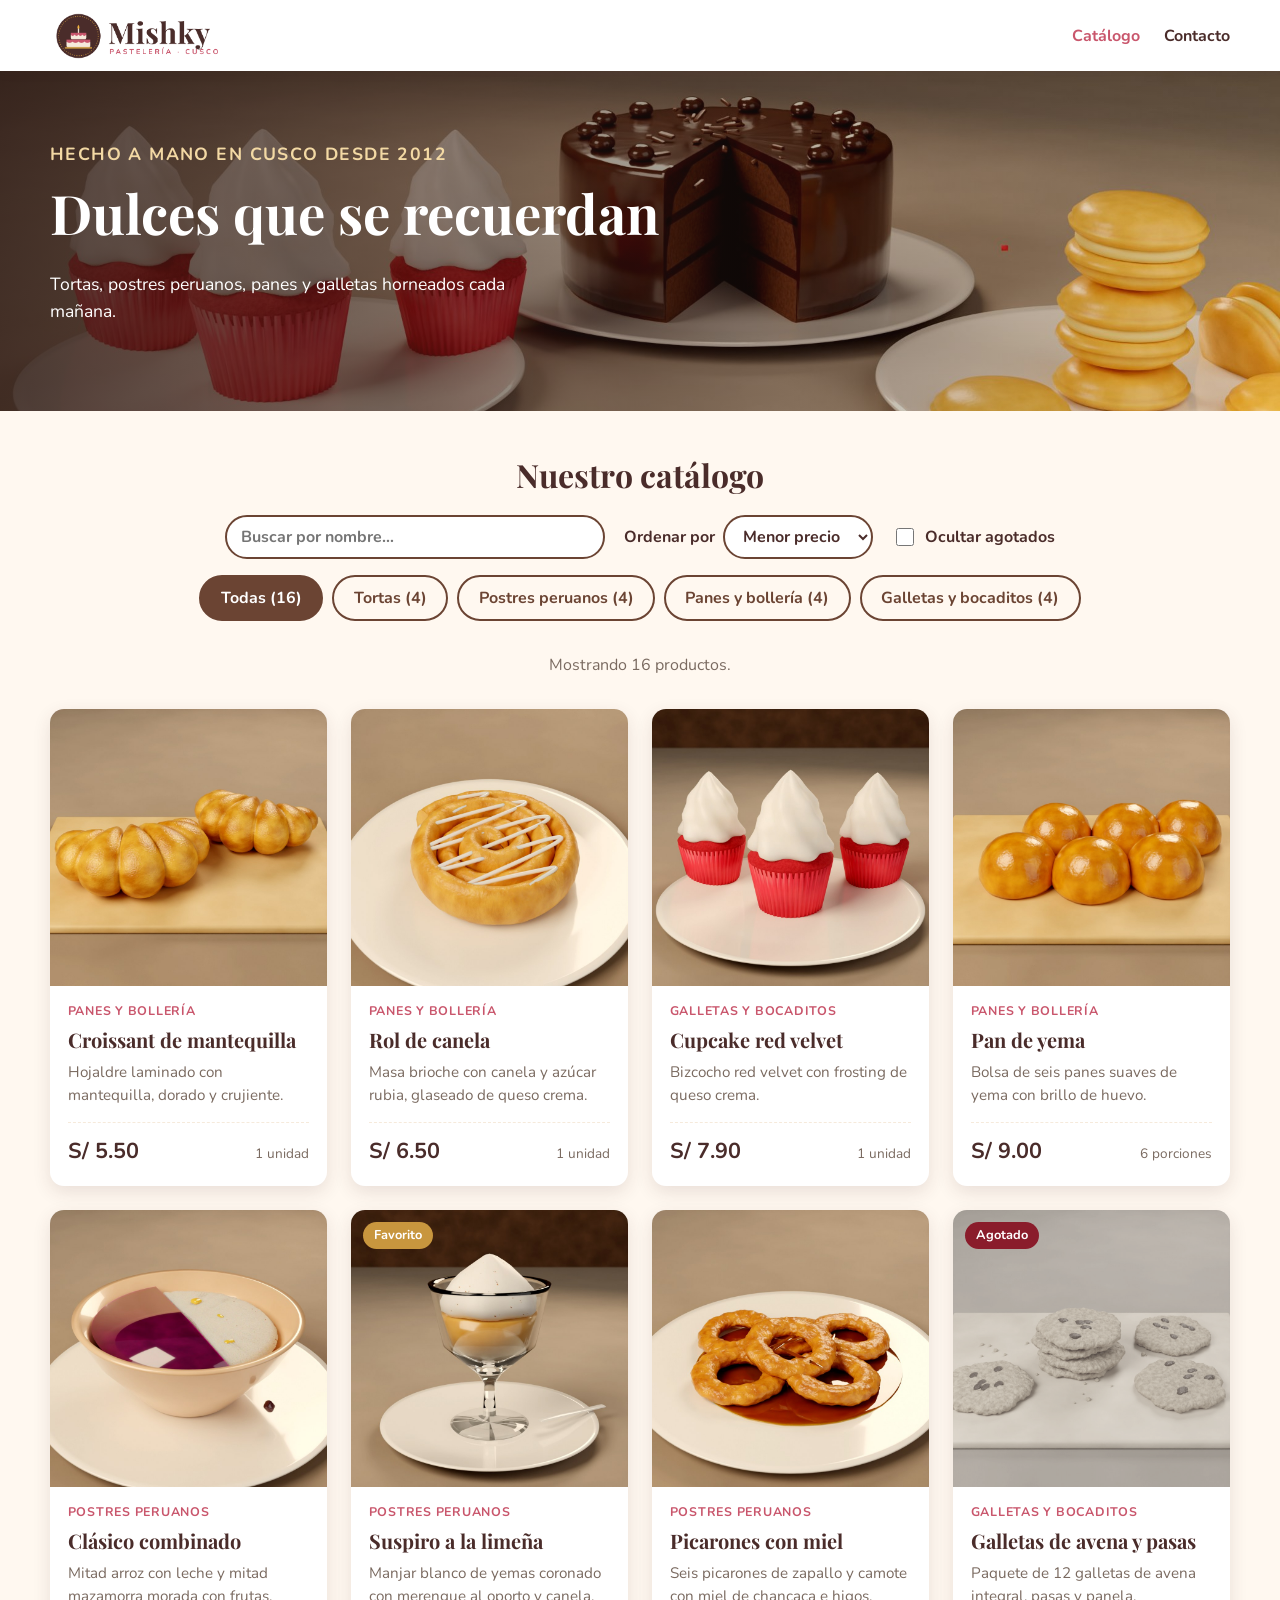
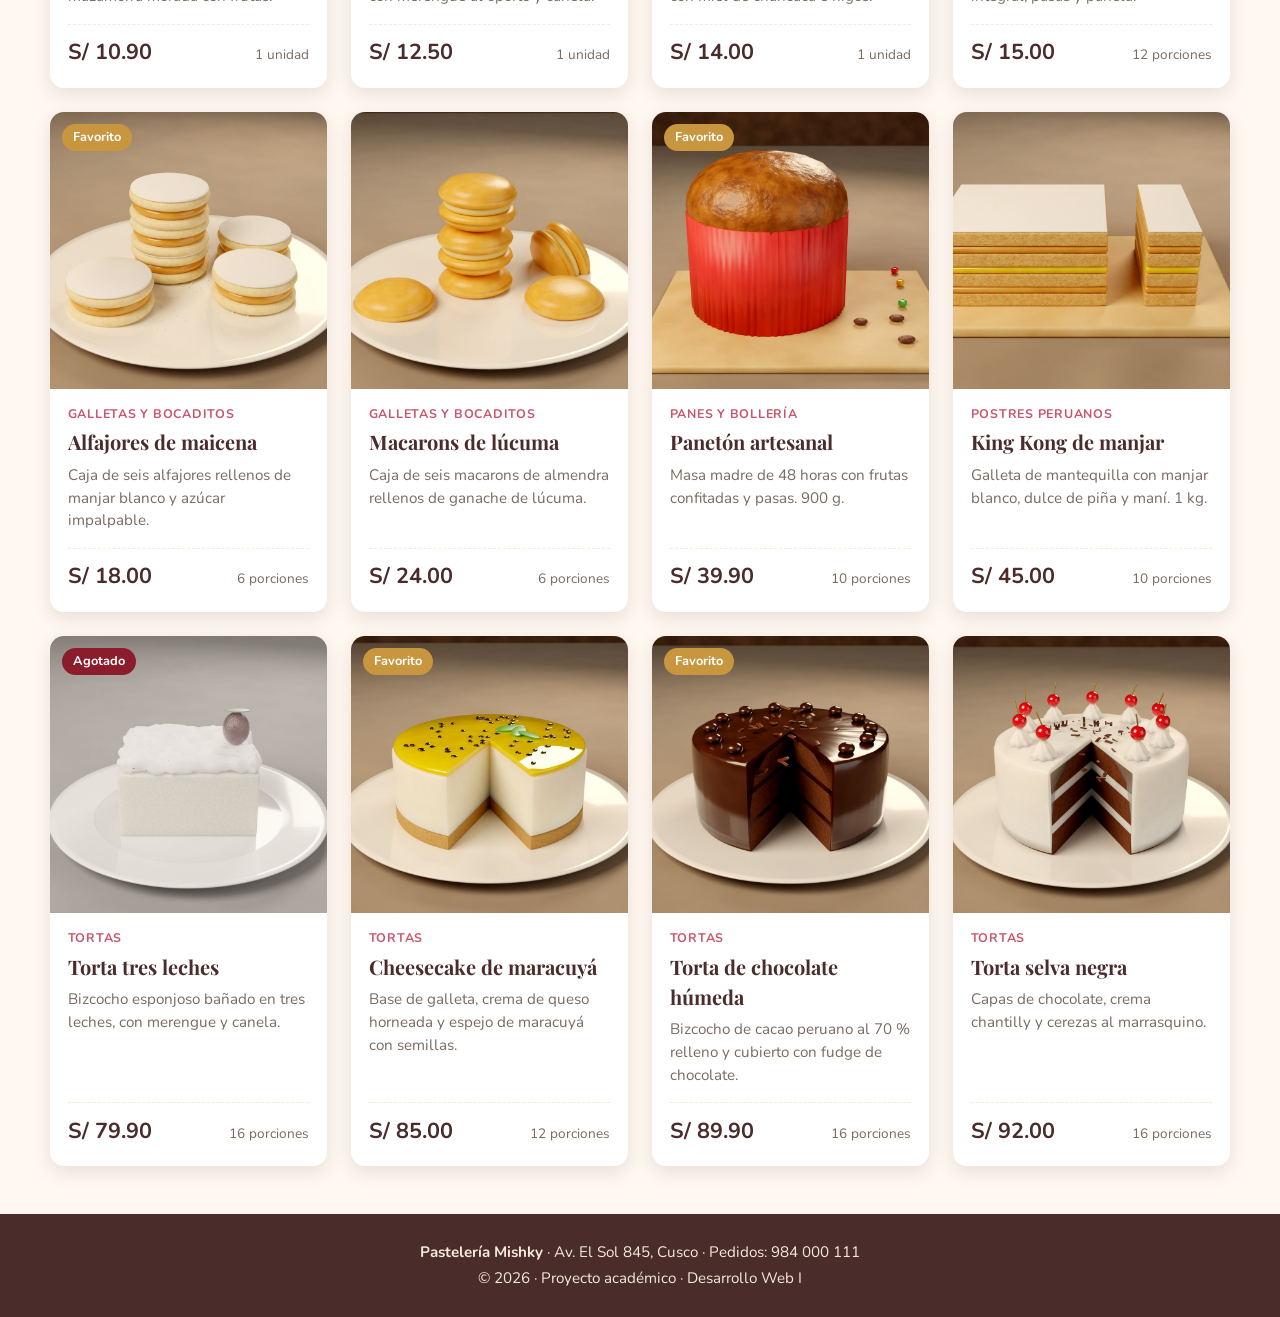
==== catalogo.html @ 6a64d358 "Subida inicial de Pastelería Mishky" ====
<!doctype html>
<html lang="es">
  <head>
    <meta charset="UTF-8" />
    <meta name="viewport" content="width=device-width, initial-scale=1.0" />
    <title>Catálogo | Pastelería Mishky</title>
    <meta
      name="description"
      content="Tortas, postres peruanos, panes y galletas artesanales de Pastelería Mishky."
    />
    <link rel="icon" href="img/favicon.png" type="image/png" />
    <link rel="preconnect" href="https://fonts.googleapis.com" />
    <link rel="preconnect" href="https://fonts.gstatic.com" crossorigin />
    <link
      href="https://fonts.googleapis.com/css2?family=Playfair+Display:wght@700&family=Nunito:wght@400;700&display=swap"
      rel="stylesheet"
    />
    <link rel="stylesheet" href="css/estilos.css" />
  </head>
  <body>
    <header class="cabecera">
      <div class="contenedor cabecera__fila">
        <a href="catalogo.html" class="marca">
          <img src="img/logo.png" alt="Pastelería Mishky" width="176" height="52" />
        </a>
        <nav aria-label="Principal">
          <ul class="menu">
            <li><a href="#catalogo" aria-current="page">Catálogo</a></li>
            <li><a href="#contacto">Contacto</a></li>
          </ul>
        </nav>
      </div>
    </header>

    <section class="hero">
      <div class="contenedor hero__texto">
        <p class="hero__antetitulo">Hecho a mano en Cusco desde 2012</p>
        <h1>Dulces que se recuerdan</h1>
        <p>Tortas, postres peruanos, panes y galletas horneados cada mañana.</p>
      </div>
    </section>

    <main id="catalogo" class="contenedor">
      <h2 class="titulo-seccion">Nuestro catálogo</h2>

      <!-- Controles: buscador, orden y stock.
           Un solo contenedor con delegación de eventos (input + change). -->
      <div id="controles" class="controles" role="search" aria-label="Buscar y ordenar productos">
        <div class="campo campo--buscar">
          <label for="buscador" class="visualmente-oculto">Buscar por nombre</label>
          <input
            id="buscador"
            type="search"
            placeholder="Buscar por nombre…"
            autocomplete="off"
            disabled
          />
        </div>

        <div class="campo">
          <label for="orden">Ordenar por</label>
          <select id="orden" disabled>
            <option value="precio-asc">Menor precio</option>
            <option value="precio-desc">Mayor precio</option>
            <option value="nombre-asc">Nombre A–Z</option>
          </select>
        </div>

        <label class="campo campo--check" for="ocultar-agotados">
          <input id="ocultar-agotados" type="checkbox" disabled />
          <span>Ocultar agotados</span>
        </label>
      </div>

      <!-- Los botones de categoría se generan desde productos.json -->
      <div
        id="filtros"
        class="filtros"
        role="group"
        aria-label="Filtrar por categoría"
      ></div>

      <div class="estado-bloque">
        <p id="estado" class="estado" role="status" aria-live="polite" tabindex="-1"></p>
        <button type="button" id="reintentar" class="boton" hidden>Reintentar</button>
      </div>
      <p id="aviso" class="aviso" hidden></p>

      <!-- Contenedor: el catálogo se renderiza con JavaScript.
           aria-busy="true" hasta que termina el renderizado. -->
      <ul id="grilla" class="grilla" aria-busy="true"></ul>
    </main>

    <footer id="contacto" class="pie">
      <div class="contenedor">
        <p>
          <strong>Pastelería Mishky</strong> · Av. El Sol 845, Cusco · Pedidos: 984 000 111
        </p>
        <p>&copy; 2026 · Proyecto académico · Desarrollo Web I</p>
      </div>
    </footer>

    <!-- Detalle del producto: <dialog> nativo (se abre con showModal()) -->
    <dialog id="modal" class="modal" aria-labelledby="modal-titulo" aria-describedby="modal-descripcion">
      <div class="modal__contenido">
        <button type="button" id="modal-cerrar" class="modal__cerrar" aria-label="Cerrar detalle">
          ✕
        </button>
        <img id="modal-img" class="modal__img" width="900" height="900" alt="" decoding="async" />
        <div class="modal__cuerpo">
          <p id="modal-categoria" class="tarjeta__categoria"></p>
          <h2 id="modal-titulo" class="modal__titulo"></h2>
          <p id="modal-descripcion" class="modal__descripcion"></p>
          <dl class="modal__datos">
            <div>
              <dt>Precio</dt>
              <dd id="modal-precio" class="modal__precio"></dd>
            </div>
            <div>
              <dt>Stock</dt>
              <dd id="modal-stock"></dd>
            </div>
            <div>
              <dt>Porciones</dt>
              <dd id="modal-porciones"></dd>
            </div>
          </dl>
          <button type="button" id="modal-cerrar-pie" class="boton">Cerrar</button>
        </div>
      </div>
    </dialog>

    <!-- Plantilla de una tarjeta de producto: el navegador no la muestra.
         El srcset lo completa catalogo.js (300w / 600w / 900w). -->
    <template id="tpl-producto">
      <li class="tarjeta">
        <figure class="tarjeta__foto">
          <img
            width="600"
            height="600"
            loading="lazy"
            decoding="async"
            sizes="(max-width: 560px) calc(100vw - 2rem), 280px"
            alt=""
          />
          <span class="etiqueta" hidden></span>
        </figure>
        <div class="tarjeta__cuerpo">
          <p class="tarjeta__categoria"></p>
          <h3 class="tarjeta__nombre"></h3>
          <p class="tarjeta__descripcion"></p>
          <div class="tarjeta__pie">
            <span class="tarjeta__precio"></span>
            <span class="tarjeta__porciones"></span>
          </div>
        </div>
      </li>
    </template>

    <script src="js/catalogo.js" defer></script>
  </body>
</html>
---- css/estilos.css ----
/* =============================================================
   Pastelería Mishky · Estilos del catálogo
   ============================================================= */
:root {
  --crema: #fff8f0;
  --crema-2: #f6eadb;
  --chocolate: #4a2c2a;
  --cacao: #6b4433;
  --rosa: #c9566c;
  --dorado: #c8963e;
  --gris: #7a6a60;
  --blanco: #ffffff;
  --radio: 14px;
  --sombra: 0 6px 18px rgba(74, 44, 42, 0.12);
}

*,
*::before,
*::after {
  box-sizing: border-box;
}

body {
  margin: 0;
  font-family: "Nunito", system-ui, sans-serif;
  color: var(--chocolate);
  background: var(--crema);
  line-height: 1.5;
}

img {
  max-width: 100%;
  display: block;
}

.contenedor {
  width: min(1180px, 100% - 2rem);
  margin-inline: auto;
}

/* ---------- Cabecera ---------- */
.cabecera {
  position: sticky;
  top: 0;
  z-index: 10;
  background: var(--blanco);
  box-shadow: 0 2px 10px rgba(74, 44, 42, 0.08);
}

.cabecera__fila {
  display: flex;
  align-items: center;
  justify-content: space-between;
  padding-block: 0.6rem;
}

.marca img {
  height: 52px;
  width: auto;
}

.menu {
  display: flex;
  gap: 1.5rem;
  list-style: none;
  margin: 0;
  padding: 0;
}

.menu a {
  color: var(--chocolate);
  font-weight: 700;
  text-decoration: none;
}

.menu a:hover,
.menu a[aria-current="page"] {
  color: var(--rosa);
}

/* ---------- Hero ---------- */
.hero {
  min-height: 340px;
  display: flex;
  align-items: center;
  color: var(--blanco);
  background:
    linear-gradient(
      90deg,
      rgba(40, 22, 18, 0.82) 0%,
      rgba(40, 22, 18, 0.35) 60%,
      rgba(40, 22, 18, 0) 100%
    ),
    url("../img/banner.jpg") center / cover no-repeat;
}

.hero__texto {
  max-width: 1180px;
}

.hero__antetitulo {
  color: #f3d9a4;
  font-weight: 700;
  letter-spacing: 0.08em;
  text-transform: uppercase;
  font-size: 0.85rem;
  margin: 0;
}

.hero h1 {
  font-family: "Playfair Display", Georgia, serif;
  font-size: clamp(2rem, 5vw, 3.4rem);
  margin: 0.3rem 0;
}

.hero p {
  max-width: 30rem;
  font-size: 1.1rem;
}

/* ---------- Filtros ---------- */
.titulo-seccion {
  font-family: "Playfair Display", Georgia, serif;
  font-size: 2rem;
  text-align: center;
  margin: 2.5rem 0 1rem;
}

.filtros {
  display: flex;
  flex-wrap: wrap;
  justify-content: center;
  gap: 0.6rem;
  margin-bottom: 1rem;
}

.filtro {
  font: inherit;
  font-weight: 700;
  cursor: pointer;
  padding: 0.55rem 1.2rem;
  border-radius: 999px;
  border: 2px solid var(--cacao);
  background: transparent;
  color: var(--cacao);
  transition:
    background 0.2s,
    color 0.2s,
    transform 0.2s;
}

.filtro:hover {
  transform: translateY(-2px);
}

.filtro[aria-pressed="true"] {
  background: var(--cacao);
  color: var(--blanco);
}

.filtro:focus-visible {
  outline: 3px solid var(--dorado);
  outline-offset: 2px;
}

.estado {
  text-align: center;
  color: var(--gris);
  min-height: 1.5em;
}

.estado--error {
  color: #a3202f;
  font-weight: 700;
}

/* ---------- Grilla y tarjetas ---------- */
.grilla {
  list-style: none;
  padding: 0;
  margin: 1rem 0 3rem;
  display: grid;
  gap: 1.5rem;
  grid-template-columns: repeat(auto-fill, minmax(250px, 1fr));
}

.tarjeta {
  background: var(--blanco);
  border-radius: var(--radio);
  overflow: hidden;
  box-shadow: var(--sombra);
  display: flex;
  flex-direction: column;
  transition:
    transform 0.25s,
    box-shadow 0.25s;
}

.tarjeta:hover {
  transform: translateY(-4px);
  box-shadow: 0 12px 26px rgba(74, 44, 42, 0.18);
}

.tarjeta[data-id] {
  cursor: pointer;
}

.tarjeta:focus-visible {
  outline: 3px solid var(--dorado);
  outline-offset: 3px;
}

.tarjeta__foto {
  position: relative;
  margin: 0;
  aspect-ratio: 1 / 1;
  background: var(--crema-2);
}

.tarjeta__foto img {
  width: 100%;
  height: 100%;
  object-fit: cover;
  opacity: 0;
  transition: opacity 0.4s ease;
}

/* Clase que agrega JS con el evento load */
.tarjeta__foto img.foto-cargada {
  opacity: 1;
}

.etiqueta {
  position: absolute;
  top: 12px;
  left: 12px;
  background: var(--dorado);
  color: var(--blanco);
  font-size: 0.8rem;
  font-weight: 700;
  padding: 0.25rem 0.7rem;
  border-radius: 999px;
}

.etiqueta--agotado {
  background: #8a1c2b;
}

.tarjeta--agotado img {
  filter: grayscale(0.85);
}

.tarjeta--agotado img.foto-cargada {
  opacity: 0.75;
}

.tarjeta__cuerpo {
  padding: 1rem 1.1rem 1.2rem;
  display: flex;
  flex-direction: column;
  flex: 1;
}

.tarjeta__categoria {
  margin: 0;
  color: var(--rosa);
  font-size: 0.78rem;
  font-weight: 700;
  text-transform: uppercase;
  letter-spacing: 0.06em;
}

.tarjeta__nombre {
  font-family: "Playfair Display", Georgia, serif;
  font-size: 1.25rem;
  margin: 0.25rem 0 0.4rem;
}

.tarjeta__descripcion {
  margin: 0 0 1rem;
  color: var(--gris);
  font-size: 0.95rem;
  flex: 1;
}

.tarjeta__pie {
  display: flex;
  justify-content: space-between;
  align-items: baseline;
  border-top: 1px dashed var(--crema-2);
  padding-top: 0.7rem;
}

.tarjeta__precio {
  font-size: 1.35rem;
  font-weight: 700;
  color: var(--chocolate);
}

.tarjeta__porciones {
  font-size: 0.85rem;
  color: var(--gris);
}

/* ---------- Pie ---------- */
.pie {
  background: var(--chocolate);
  color: var(--crema-2);
  text-align: center;
  padding: 1.5rem 0;
  font-size: 0.95rem;
}

.pie p {
  margin: 0.2rem 0;
}

@media (max-width: 600px) {
  .menu {
    gap: 1rem;
  }
  .hero {
    min-height: 260px;
  }
  .titulo-seccion {
    font-size: 1.6rem;
  }
}

/* =============================================================
   Novedades v2
   ============================================================= */

.visualmente-oculto {
  position: absolute;
  width: 1px;
  height: 1px;
  margin: -1px;
  padding: 0;
  overflow: hidden;
  clip: rect(0 0 0 0);
  white-space: nowrap;
  border: 0;
}

/* ---------- Controles: buscador, orden, stock ---------- */
.controles {
  display: flex;
  flex-wrap: wrap;
  align-items: center;
  justify-content: center;
  gap: 0.8rem 1.2rem;
  margin-bottom: 1rem;
}

.campo {
  display: flex;
  align-items: center;
  gap: 0.5rem;
  font-weight: 700;
}

.campo--buscar {
  flex: 1 1 260px;
  max-width: 380px;
}

.controles input[type="search"],
.controles select {
  font: inherit;
  color: var(--chocolate);
  padding: 0.5rem 0.9rem;
  border: 2px solid var(--cacao);
  border-radius: 999px;
  background: var(--blanco);
}

.controles input[type="search"] {
  width: 100%;
}

.controles input:focus-visible,
.controles select:focus-visible {
  outline: 3px solid var(--dorado);
  outline-offset: 2px;
}

.controles input:disabled,
.controles select:disabled {
  opacity: 0.5;
  cursor: not-allowed;
}

.campo--check {
  cursor: pointer;
}

.campo--check input {
  width: 1.15rem;
  height: 1.15rem;
  accent-color: var(--cacao);
}

/* ---------- Estado, error y aviso ---------- */
.estado-bloque {
  display: flex;
  flex-direction: column;
  align-items: center;
  gap: 0.6rem;
}

.estado:focus {
  outline: none;
}

.aviso {
  text-align: center;
  margin: 0.4rem auto 0;
  padding: 0.4rem 1rem;
  max-width: 40rem;
  font-size: 0.9rem;
  color: #6b4a10;
  background: #fbefd2;
  border-radius: 8px;
}

.boton {
  font: inherit;
  font-weight: 700;
  cursor: pointer;
  padding: 0.55rem 1.4rem;
  border: 2px solid var(--cacao);
  border-radius: 999px;
  background: var(--cacao);
  color: var(--blanco);
  transition: background 0.2s, transform 0.2s;
}

.boton:hover {
  background: var(--chocolate);
  transform: translateY(-2px);
}

.boton:focus-visible {
  outline: 3px solid var(--dorado);
  outline-offset: 2px;
}

/* ---------- Tarjetas fantasma ---------- */
.tarjeta--fantasma,
.tarjeta--fantasma:hover {
  pointer-events: none;
  transform: none;
  box-shadow: var(--sombra);
}

.fantasma__foto,
.fantasma__linea {
  background: var(--crema-2);
  animation: pulso 1.4s ease-in-out infinite;
}

.fantasma__foto {
  aspect-ratio: 1 / 1;
}

.fantasma__linea {
  height: 14px;
  border-radius: 7px;
  margin-bottom: 0.7rem;
}

.fantasma__linea--corta {
  width: 35%;
}

.fantasma__linea--titulo {
  height: 20px;
  width: 70%;
}

.fantasma__linea--media {
  width: 55%;
}

@keyframes pulso {
  0%,
  100% {
    opacity: 1;
  }
  50% {
    opacity: 0.45;
  }
}

/* ---------- Modal <dialog> ---------- */
html:has(dialog[open]) {
  overflow: hidden;
}

.modal {
  width: min(780px, 100% - 2rem);
  max-height: calc(100dvh - 2rem);
  padding: 0;
  border: 0;
  border-radius: var(--radio);
  overflow: auto;
  color: var(--chocolate);
  background: var(--blanco);
  box-shadow: 0 20px 50px rgba(40, 22, 18, 0.45);
}

.modal[open] {
  animation: entrada-modal 0.25s ease;
}

.modal::backdrop {
  background: rgba(40, 22, 18, 0.6);
}

@keyframes entrada-modal {
  from {
    opacity: 0;
    transform: translateY(12px) scale(0.98);
  }
  to {
    opacity: 1;
    transform: none;
  }
}

.modal__contenido {
  position: relative;
  display: grid;
  grid-template-columns: 1fr;
}

.modal__img {
  width: 100%;
  height: auto;
  aspect-ratio: 1 / 1;
  object-fit: cover;
  background: var(--crema-2);
}

.modal__cuerpo {
  display: flex;
  flex-direction: column;
  padding: 1.4rem 1.5rem 1.6rem;
}

.modal__titulo {
  font-family: "Playfair Display", Georgia, serif;
  font-size: 1.7rem;
  margin: 0.25rem 0 0.6rem;
}

.modal__descripcion {
  margin: 0 0 1.2rem;
  color: var(--gris);
}

.modal__datos {
  margin: 0 0 1.4rem;
  display: grid;
  gap: 0.6rem;
}

.modal__datos > div {
  display: flex;
  justify-content: space-between;
  gap: 1rem;
  padding-bottom: 0.5rem;
  border-bottom: 1px dashed var(--crema-2);
}

.modal__datos dt {
  color: var(--gris);
}

.modal__datos dd {
  margin: 0;
  font-weight: 700;
}

.modal__precio {
  font-size: 1.5rem;
}

.modal__stock--agotado {
  color: #8a1c2b;
}

.modal__cuerpo .boton {
  align-self: flex-start;
  margin-top: auto;
}

.modal__cerrar {
  position: absolute;
  top: 10px;
  right: 10px;
  z-index: 1;
  width: 2.4rem;
  height: 2.4rem;
  font: inherit;
  font-weight: 700;
  line-height: 1;
  cursor: pointer;
  border: 0;
  border-radius: 50%;
  color: var(--chocolate);
  background: rgba(255, 255, 255, 0.92);
  box-shadow: 0 2px 8px rgba(0, 0, 0, 0.25);
}

.modal__cerrar:hover {
  background: var(--crema-2);
}

.modal__cerrar:focus-visible {
  outline: 3px solid var(--dorado);
  outline-offset: 2px;
}

@media (min-width: 700px) {
  .modal__contenido {
    grid-template-columns: 1fr 1fr;
  }
  .modal__img {
    height: 100%;
    aspect-ratio: auto;
    min-height: 100%;
  }
}

/* ---------- Respeto a "reducir movimiento" ---------- */
@media (prefers-reduced-motion: reduce) {
  *,
  *::before,
  *::after {
    animation: none !important;
    transition: none !important;
  }
}
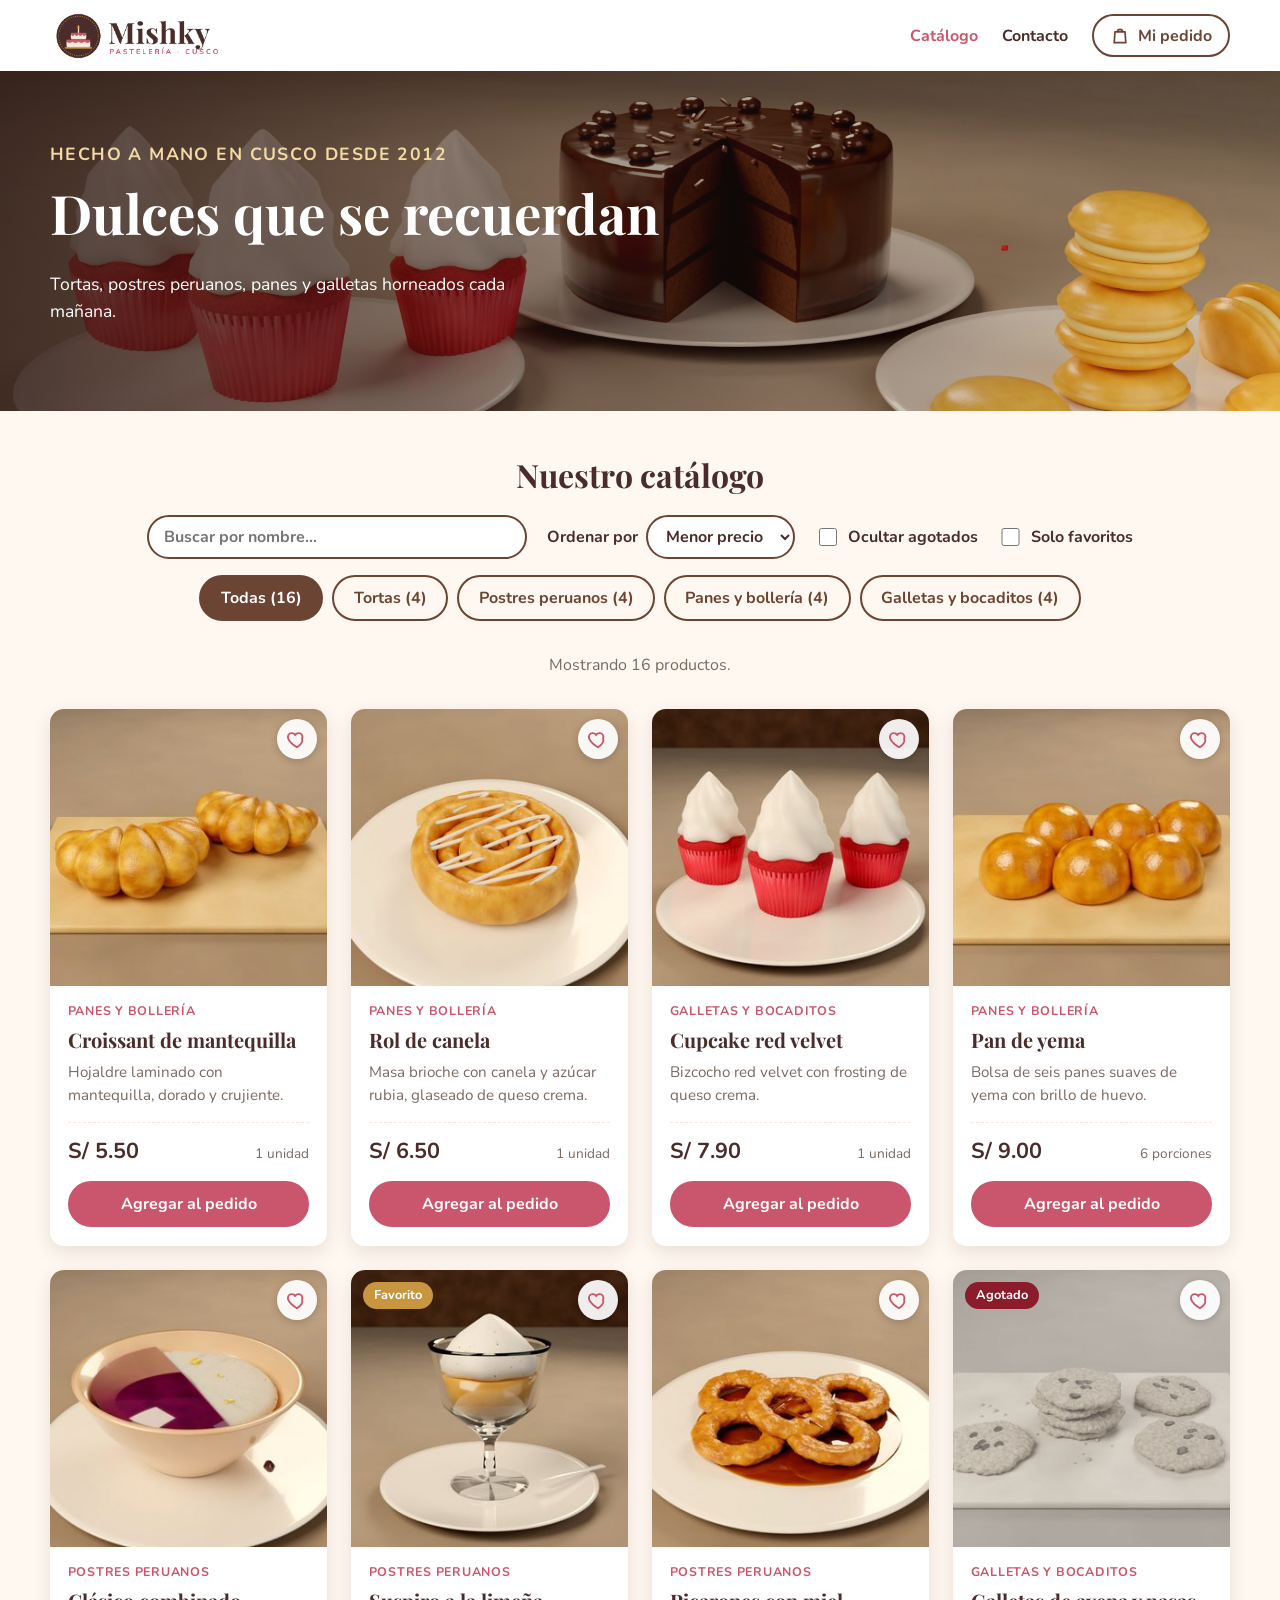
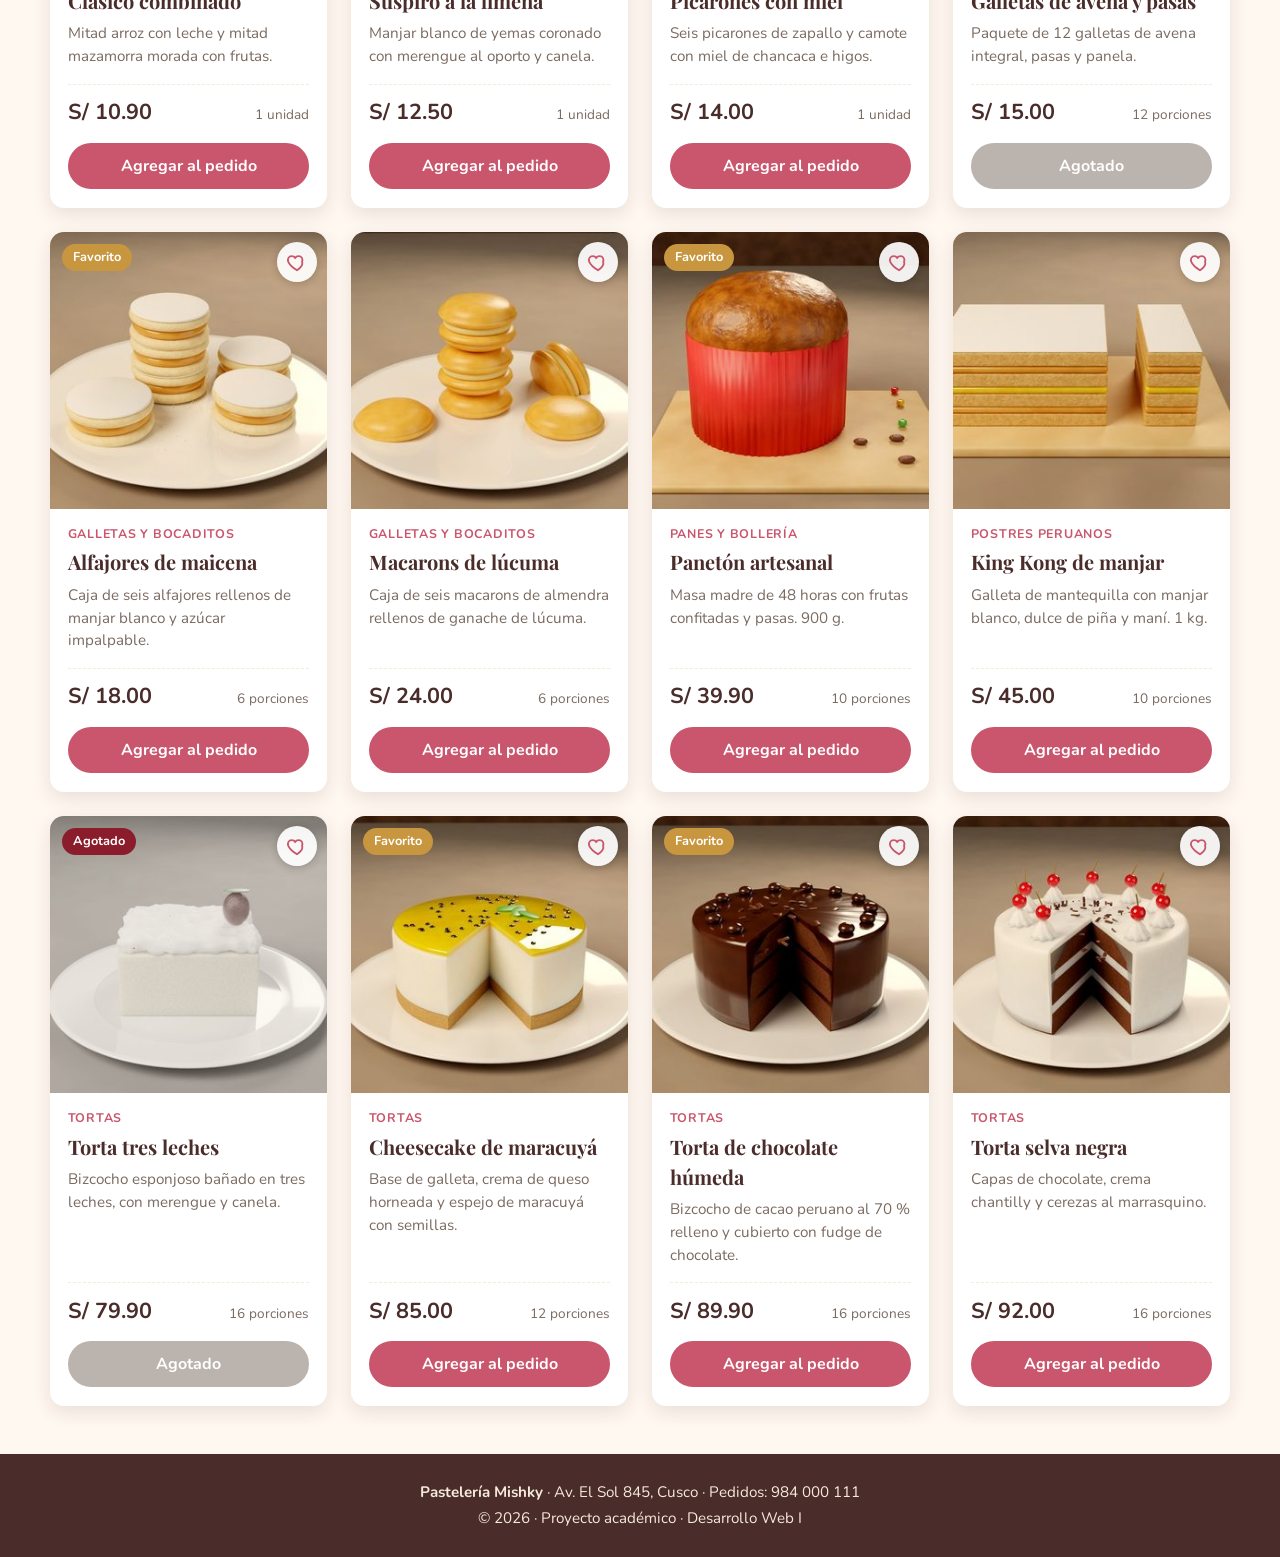
==== commit 875e5aa3: "Agrego mi parte actualizada en rama secundaria" ====
--- a/catalogo.html
+++ b/catalogo.html
@@ -23,12 +23,21 @@
         <a href="catalogo.html" class="marca">
           <img src="img/logo.png" alt="Pastelería Mishky" width="176" height="52" />
         </a>
-        <nav aria-label="Principal">
-          <ul class="menu">
-            <li><a href="#catalogo" aria-current="page">Catálogo</a></li>
-            <li><a href="#contacto">Contacto</a></li>
-          </ul>
-        </nav>
+        <div class="cabecera__acciones">
+          <nav aria-label="Principal">
+            <ul class="menu">
+              <li><a href="#catalogo" aria-current="page">Catálogo</a></li>
+              <li><a href="#contacto">Contacto</a></li>
+            </ul>
+          </nav>
+          <button type="button" id="btn-pedido" class="boton-pedido" aria-haspopup="dialog">
+            <svg viewBox="0 0 24 24" width="20" height="20" aria-hidden="true" focusable="false">
+              <path d="M6 7h12l1 13H5L6 7Z M9 7a3 3 0 0 1 6 0" fill="none" stroke="currentColor" stroke-width="2" stroke-linejoin="round" stroke-linecap="round" />
+            </svg>
+            <span>Mi pedido</span>
+            <span id="pedido-contador" class="contador" aria-hidden="true">0</span>
+          </button>
+        </div>
       </div>
     </header>
 
@@ -69,6 +78,11 @@
         <label class="campo campo--check" for="ocultar-agotados">
           <input id="ocultar-agotados" type="checkbox" disabled />
           <span>Ocultar agotados</span>
+        </label>
+
+        <label class="campo campo--check" for="solo-favoritos">
+          <input id="solo-favoritos" type="checkbox" disabled />
+          <span>Solo favoritos</span>
         </label>
       </div>
 
@@ -125,10 +139,55 @@
               <dd id="modal-porciones"></dd>
             </div>
           </dl>
-          <button type="button" id="modal-cerrar-pie" class="boton">Cerrar</button>
+          <div class="modal__botones">
+            <button type="button" id="modal-agregar" class="boton boton--rosa">Agregar al pedido</button>
+            <button type="button" id="modal-cerrar-pie" class="boton boton--claro">Cerrar</button>
+          </div>
         </div>
       </div>
     </dialog>
+
+    <!-- Pedido: panel lateral con <dialog>. Se llena desde catalogo.js -->
+    <dialog id="carrito" class="panel" aria-labelledby="carrito-titulo">
+      <div class="panel__cabecera">
+        <h2 id="carrito-titulo" class="panel__titulo">Su pedido</h2>
+        <button type="button" id="carrito-cerrar" class="panel__cerrar" aria-label="Cerrar pedido">✕</button>
+      </div>
+      <p id="carrito-vacio" class="panel__vacio">
+        Aún no agregó productos. Elija sus favoritos del catálogo y aparecerán aquí.
+      </p>
+      <ul id="carrito-lista" class="panel__lista"></ul>
+      <div class="panel__pie">
+        <p class="panel__total"><span>Total</span> <strong id="carrito-total">S/ 0.00</strong></p>
+        <button type="button" id="carrito-whatsapp" class="boton boton--whatsapp" disabled>
+          Enviar pedido por WhatsApp
+        </button>
+        <button type="button" id="carrito-vaciar" class="boton boton--claro" disabled>Vaciar pedido</button>
+      </div>
+    </dialog>
+
+    <!-- Aviso breve (popover: se ve incluso encima de los modales) -->
+    <div id="toast" class="toast" popover="manual" role="status" aria-live="polite"></div>
+
+    <!-- Plantilla de un producto dentro del pedido -->
+    <template id="tpl-item-pedido">
+      <li class="item-pedido">
+        <img class="item-pedido__img" width="64" height="64" alt="" />
+        <div class="item-pedido__info">
+          <p class="item-pedido__nombre"></p>
+          <p class="item-pedido__precio"></p>
+          <div class="cantidad">
+            <button type="button" data-accion="menos" aria-label="Quitar una unidad">−</button>
+            <output class="cantidad__valor"></output>
+            <button type="button" data-accion="mas" aria-label="Agregar una unidad">+</button>
+          </div>
+        </div>
+        <div class="item-pedido__lado">
+          <p class="item-pedido__subtotal"></p>
+          <button type="button" data-accion="quitar" class="item-pedido__quitar">Quitar</button>
+        </div>
+      </li>
+    </template>
 
     <!-- Plantilla de una tarjeta de producto: el navegador no la muestra.
          El srcset lo completa catalogo.js (300w / 600w / 900w). -->
@@ -144,6 +203,11 @@
             alt=""
           />
           <span class="etiqueta" hidden></span>
+          <button type="button" class="favorito" data-accion="favorito" aria-pressed="false">
+            <svg viewBox="0 0 24 24" width="22" height="22" aria-hidden="true" focusable="false">
+              <path d="M12 21s-7.5-4.6-9.5-9.2C1.2 8.7 3 5.5 6.2 5.5c2 0 3.2 1 3.8 2.1.6-1.1 1.8-2.1 3.8-2.1 3.2 0 5 3.2 3.7 6.3C19.5 16.4 12 21 12 21Z" stroke="currentColor" stroke-width="2" stroke-linejoin="round" />
+            </svg>
+          </button>
         </figure>
         <div class="tarjeta__cuerpo">
           <p class="tarjeta__categoria"></p>
@@ -153,6 +217,7 @@
             <span class="tarjeta__precio"></span>
             <span class="tarjeta__porciones"></span>
           </div>
+          <button type="button" class="boton boton--agregar" data-accion="agregar">Agregar al pedido</button>
         </div>
       </li>
     </template>
--- a/css/estilos.css
+++ b/css/estilos.css
@@ -643,3 +643,377 @@
     transition: none !important;
   }
 }
+
+/* =============================================================
+   Novedades v3: pedido, favoritos y avisos
+   ============================================================= */
+:root {
+  --verde-wa: #1f8f4d;
+}
+
+/* ---------- Cabecera: botón "Mi pedido" ---------- */
+.cabecera__acciones {
+  display: flex;
+  align-items: center;
+  gap: 1.5rem;
+}
+
+.boton-pedido {
+  display: inline-flex;
+  align-items: center;
+  gap: 0.5rem;
+  font: inherit;
+  font-weight: 700;
+  cursor: pointer;
+  padding: 0.45rem 1rem;
+  border: 2px solid var(--cacao);
+  border-radius: 999px;
+  color: var(--cacao);
+  background: transparent;
+  transition: background 0.2s, color 0.2s;
+}
+
+.boton-pedido:hover {
+  background: var(--cacao);
+  color: var(--blanco);
+}
+
+.boton-pedido:focus-visible {
+  outline: 3px solid var(--dorado);
+  outline-offset: 2px;
+}
+
+.contador {
+  min-width: 1.5rem;
+  padding: 0 0.4rem;
+  text-align: center;
+  font-size: 0.85rem;
+  line-height: 1.5rem;
+  border-radius: 999px;
+  color: var(--blanco);
+  background: var(--rosa);
+}
+
+.contador[hidden] {
+  display: none;
+}
+
+/* ---------- Variantes de botón ---------- */
+.boton:disabled {
+  opacity: 0.5;
+  cursor: not-allowed;
+  transform: none;
+}
+
+.boton--rosa {
+  background: var(--rosa);
+  border-color: var(--rosa);
+}
+
+.boton--rosa:hover {
+  background: #b04459;
+}
+
+.boton--claro {
+  background: transparent;
+  color: var(--cacao);
+}
+
+.boton--claro:hover {
+  background: var(--crema-2);
+}
+
+.boton--whatsapp {
+  background: var(--verde-wa);
+  border-color: var(--verde-wa);
+}
+
+.boton--whatsapp:hover {
+  background: #17703c;
+}
+
+.boton--agregar {
+  margin-top: 0.9rem;
+  width: 100%;
+  background: var(--rosa);
+  border-color: var(--rosa);
+}
+
+.boton--agregar:hover {
+  background: #b04459;
+}
+
+.boton--agregar:disabled {
+  background: var(--gris);
+  border-color: var(--gris);
+}
+
+.modal__botones {
+  display: flex;
+  flex-wrap: wrap;
+  gap: 0.6rem;
+  margin-top: auto;
+}
+
+/* ---------- Favoritos ---------- */
+.favorito {
+  position: absolute;
+  top: 10px;
+  right: 10px;
+  display: grid;
+  place-items: center;
+  width: 2.5rem;
+  height: 2.5rem;
+  padding: 0;
+  cursor: pointer;
+  border: 0;
+  border-radius: 50%;
+  color: var(--rosa);
+  background: rgba(255, 255, 255, 0.92);
+  box-shadow: 0 2px 8px rgba(0, 0, 0, 0.2);
+  transition: transform 0.2s;
+}
+
+.favorito svg {
+  fill: transparent;
+  transition: fill 0.2s;
+}
+
+.favorito[aria-pressed="true"] svg {
+  fill: currentColor;
+}
+
+.favorito:hover {
+  transform: scale(1.12);
+}
+
+.favorito:focus-visible {
+  outline: 3px solid var(--dorado);
+  outline-offset: 2px;
+}
+
+/* ---------- Panel lateral del pedido ---------- */
+.panel {
+  width: min(420px, 100%);
+  height: 100dvh;
+  max-height: 100dvh;
+  margin: 0 0 0 auto;
+  padding: 0;
+  border: 0;
+  color: var(--chocolate);
+  background: var(--crema);
+  box-shadow: -10px 0 40px rgba(40, 22, 18, 0.4);
+}
+
+.panel[open] {
+  display: flex;
+  flex-direction: column;
+  animation: entrada-panel 0.25s ease;
+}
+
+.panel::backdrop {
+  background: rgba(40, 22, 18, 0.6);
+}
+
+@keyframes entrada-panel {
+  from {
+    transform: translateX(40px);
+    opacity: 0;
+  }
+  to {
+    transform: none;
+    opacity: 1;
+  }
+}
+
+.panel__cabecera {
+  display: flex;
+  align-items: center;
+  justify-content: space-between;
+  padding: 1rem 1.2rem;
+  background: var(--blanco);
+  border-bottom: 1px solid var(--crema-2);
+}
+
+.panel__titulo {
+  margin: 0;
+  font-family: "Playfair Display", Georgia, serif;
+  font-size: 1.5rem;
+}
+
+.panel__cerrar {
+  width: 2.4rem;
+  height: 2.4rem;
+  font: inherit;
+  font-weight: 700;
+  cursor: pointer;
+  border: 0;
+  border-radius: 50%;
+  color: var(--chocolate);
+  background: var(--crema-2);
+}
+
+.panel__cerrar:focus-visible {
+  outline: 3px solid var(--dorado);
+  outline-offset: 2px;
+}
+
+.panel__vacio {
+  margin: 2rem 1.2rem;
+  text-align: center;
+  color: var(--gris);
+}
+
+.panel__lista {
+  flex: 1;
+  margin: 0;
+  padding: 0.5rem 1.2rem;
+  list-style: none;
+  overflow-y: auto;
+}
+
+.panel__lista:empty {
+  flex: 0;
+  padding: 0;
+}
+
+.panel__pie {
+  display: grid;
+  gap: 0.6rem;
+  padding: 1rem 1.2rem 1.2rem;
+  background: var(--blanco);
+  border-top: 1px solid var(--crema-2);
+}
+
+.panel__total {
+  display: flex;
+  justify-content: space-between;
+  align-items: baseline;
+  margin: 0;
+  font-size: 1.1rem;
+}
+
+.panel__total strong {
+  font-size: 1.5rem;
+}
+
+.panel__pie .boton {
+  width: 100%;
+}
+
+.item-pedido {
+  display: grid;
+  grid-template-columns: 64px 1fr auto;
+  gap: 0.8rem;
+  align-items: start;
+  padding: 0.8rem 0;
+  border-bottom: 1px dashed var(--crema-2);
+}
+
+.item-pedido__img {
+  width: 64px;
+  height: 64px;
+  object-fit: cover;
+  border-radius: 10px;
+  background: var(--crema-2);
+}
+
+.item-pedido__info p,
+.item-pedido__lado p {
+  margin: 0;
+}
+
+.item-pedido__nombre {
+  font-weight: 700;
+  line-height: 1.25;
+}
+
+.item-pedido__precio {
+  font-size: 0.85rem;
+  color: var(--gris);
+}
+
+.item-pedido__lado {
+  display: flex;
+  flex-direction: column;
+  align-items: flex-end;
+  gap: 0.4rem;
+}
+
+.item-pedido__subtotal {
+  font-weight: 700;
+}
+
+.item-pedido__quitar {
+  font: inherit;
+  font-size: 0.85rem;
+  cursor: pointer;
+  padding: 0;
+  border: 0;
+  color: #a3202f;
+  background: none;
+  text-decoration: underline;
+}
+
+.cantidad {
+  display: inline-flex;
+  align-items: center;
+  margin-top: 0.4rem;
+  border: 2px solid var(--cacao);
+  border-radius: 999px;
+}
+
+.cantidad button {
+  width: 2rem;
+  height: 2rem;
+  font: inherit;
+  font-weight: 700;
+  cursor: pointer;
+  border: 0;
+  border-radius: 50%;
+  color: var(--cacao);
+  background: transparent;
+}
+
+.cantidad button:disabled {
+  opacity: 0.35;
+  cursor: not-allowed;
+}
+
+.cantidad__valor {
+  min-width: 1.6rem;
+  text-align: center;
+  font-weight: 700;
+}
+
+.cantidad button:focus-visible,
+.item-pedido__quitar:focus-visible {
+  outline: 3px solid var(--dorado);
+  outline-offset: 2px;
+}
+
+/* ---------- Aviso (toast) ---------- */
+.toast {
+  position: fixed;
+  inset: auto auto 1.2rem 50%;
+  transform: translateX(-50%);
+  margin: 0;
+  max-width: calc(100% - 2rem);
+  padding: 0.7rem 1.2rem;
+  border: 0;
+  border-radius: 999px;
+  font-weight: 700;
+  text-align: center;
+  color: var(--blanco);
+  background: var(--chocolate);
+  box-shadow: 0 8px 24px rgba(40, 22, 18, 0.35);
+}
+
+@media (max-width: 600px) {
+  .cabecera__acciones {
+    gap: 0.8rem;
+  }
+  .boton-pedido > span:not(.contador) {
+    display: none; /* en móvil solo se ve el ícono y el contador */
+  }
+}
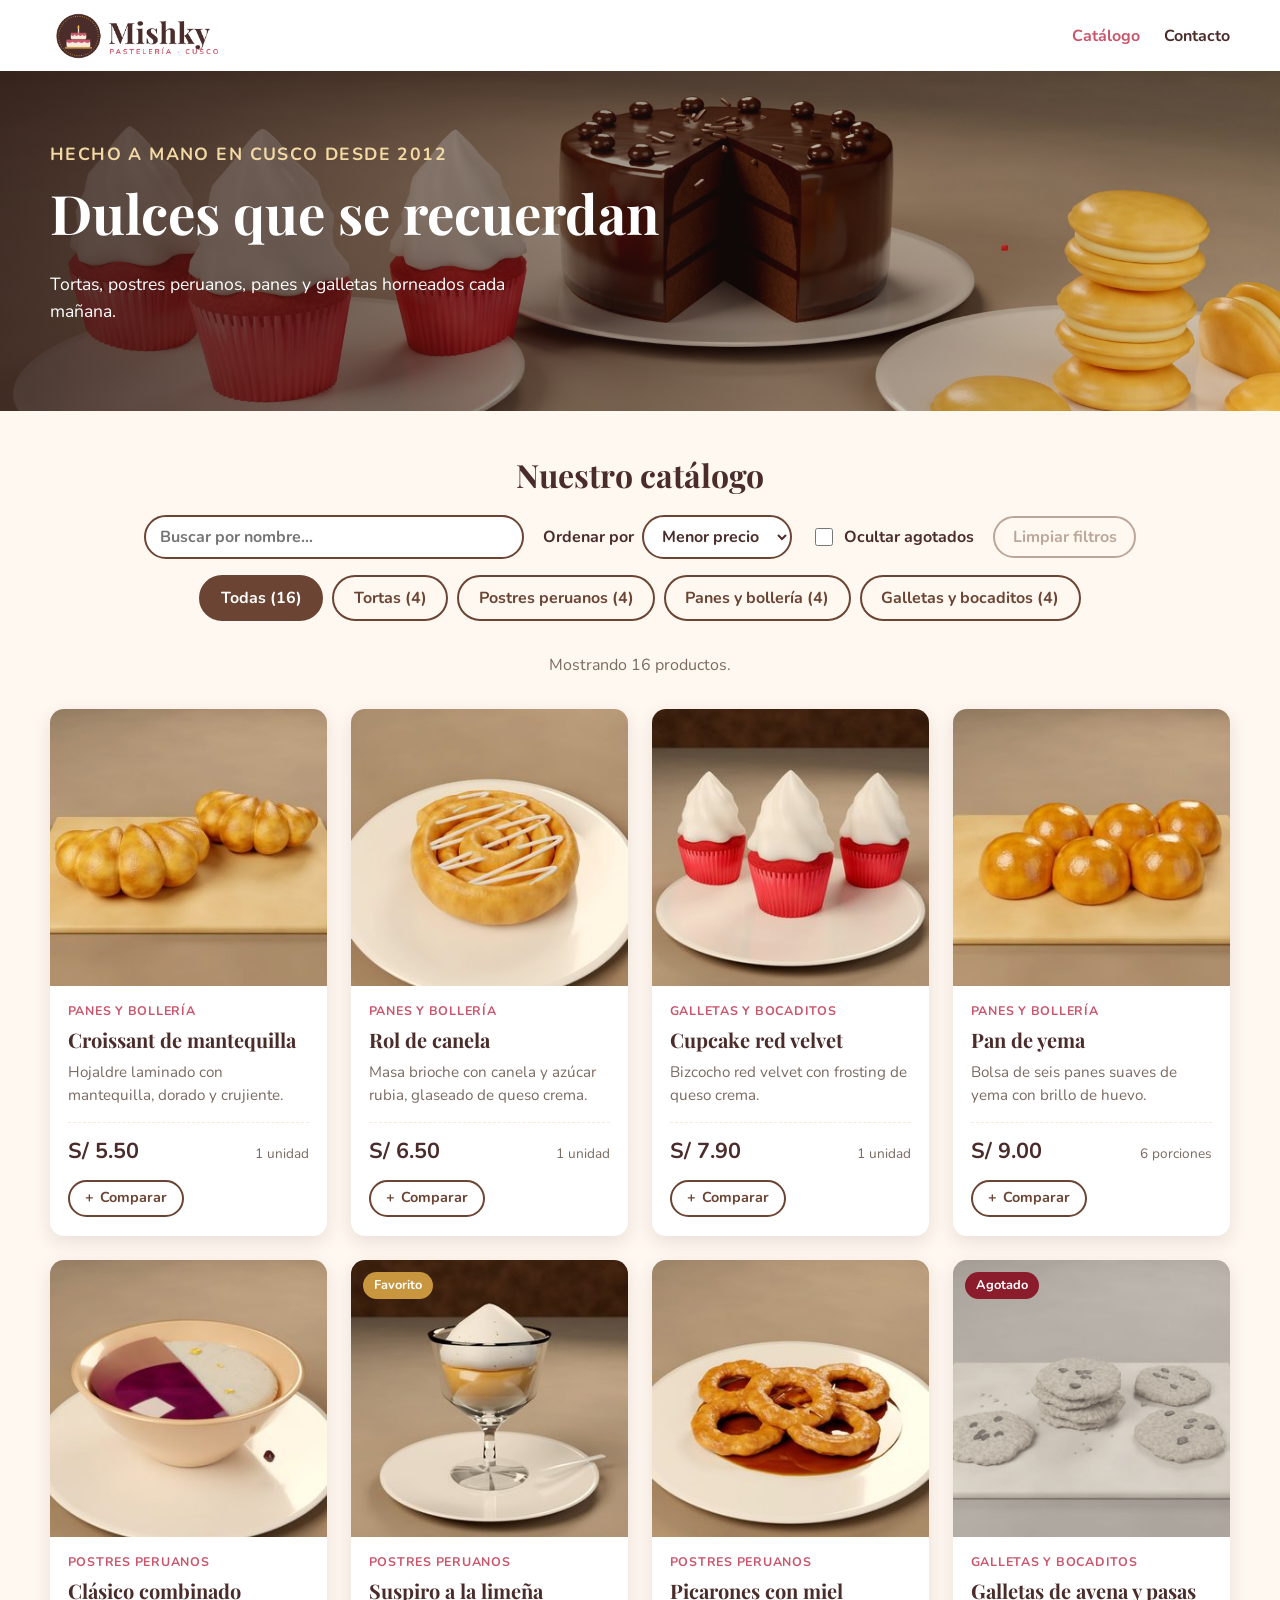
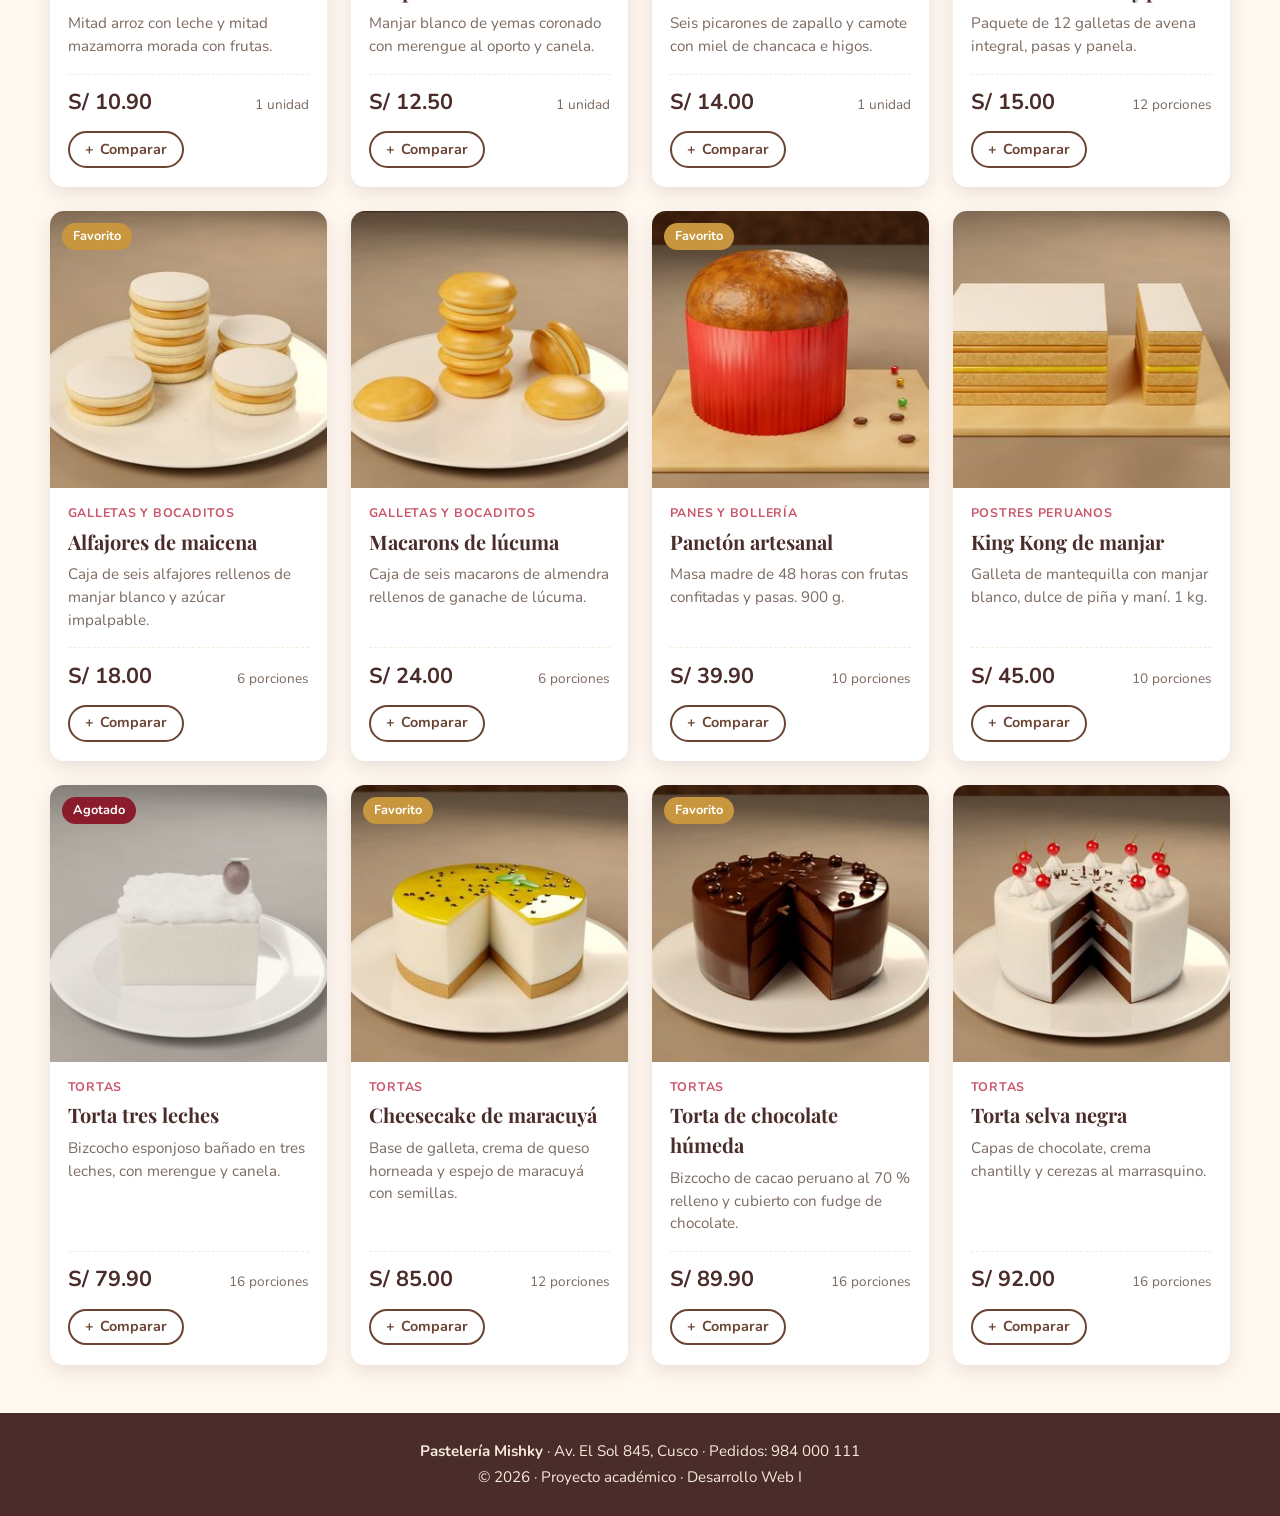
==== commit 3762b001: "Add files via upload" ====
--- a/catalogo.html
+++ b/catalogo.html
@@ -23,21 +23,12 @@
         <a href="catalogo.html" class="marca">
           <img src="img/logo.png" alt="Pastelería Mishky" width="176" height="52" />
         </a>
-        <div class="cabecera__acciones">
-          <nav aria-label="Principal">
-            <ul class="menu">
-              <li><a href="#catalogo" aria-current="page">Catálogo</a></li>
-              <li><a href="#contacto">Contacto</a></li>
-            </ul>
-          </nav>
-          <button type="button" id="btn-pedido" class="boton-pedido" aria-haspopup="dialog">
-            <svg viewBox="0 0 24 24" width="20" height="20" aria-hidden="true" focusable="false">
-              <path d="M6 7h12l1 13H5L6 7Z M9 7a3 3 0 0 1 6 0" fill="none" stroke="currentColor" stroke-width="2" stroke-linejoin="round" stroke-linecap="round" />
-            </svg>
-            <span>Mi pedido</span>
-            <span id="pedido-contador" class="contador" aria-hidden="true">0</span>
-          </button>
-        </div>
+        <nav aria-label="Principal">
+          <ul class="menu">
+            <li><a href="#catalogo" aria-current="page">Catálogo</a></li>
+            <li><a href="#contacto">Contacto</a></li>
+          </ul>
+        </nav>
       </div>
     </header>
 
@@ -80,10 +71,10 @@
           <span>Ocultar agotados</span>
         </label>
 
-        <label class="campo campo--check" for="solo-favoritos">
-          <input id="solo-favoritos" type="checkbox" disabled />
-          <span>Solo favoritos</span>
-        </label>
+        <!-- Reto 1: se habilita solo si hay algún filtro distinto al estado por defecto -->
+        <button type="button" id="limpiar-filtros" class="boton boton--secundario boton--limpiar" disabled>
+          Limpiar filtros
+        </button>
       </div>
 
       <!-- Los botones de categoría se generan desde productos.json -->
@@ -139,55 +130,49 @@
               <dd id="modal-porciones"></dd>
             </div>
           </dl>
-          <div class="modal__botones">
-            <button type="button" id="modal-agregar" class="boton boton--rosa">Agregar al pedido</button>
-            <button type="button" id="modal-cerrar-pie" class="boton boton--claro">Cerrar</button>
-          </div>
+          <button type="button" id="modal-cerrar-pie" class="boton">Cerrar</button>
         </div>
       </div>
     </dialog>
 
-    <!-- Pedido: panel lateral con <dialog>. Se llena desde catalogo.js -->
-    <dialog id="carrito" class="panel" aria-labelledby="carrito-titulo">
-      <div class="panel__cabecera">
-        <h2 id="carrito-titulo" class="panel__titulo">Su pedido</h2>
-        <button type="button" id="carrito-cerrar" class="panel__cerrar" aria-label="Cerrar pedido">✕</button>
-      </div>
-      <p id="carrito-vacio" class="panel__vacio">
-        Aún no agregó productos. Elija sus favoritos del catálogo y aparecerán aquí.
-      </p>
-      <ul id="carrito-lista" class="panel__lista"></ul>
-      <div class="panel__pie">
-        <p class="panel__total"><span>Total</span> <strong id="carrito-total">S/ 0.00</strong></p>
-        <button type="button" id="carrito-whatsapp" class="boton boton--whatsapp" disabled>
-          Enviar pedido por WhatsApp
+    <!-- Reto 2: barra flotante inferior de comparación -->
+    <aside id="barra-comparar" class="barra-comparar" aria-label="Productos seleccionados para comparar" hidden>
+      <div class="contenedor barra-comparar__interior">
+        <div class="barra-comparar__info">
+          <p id="barra-contador" class="barra-comparar__contador"></p>
+          <ul id="barra-lista" class="barra-comparar__lista"></ul>
+        </div>
+        <div class="barra-comparar__acciones">
+          <button type="button" id="barra-vaciar" class="boton boton--secundario">Vaciar</button>
+          <button type="button" id="barra-ver" class="boton" aria-haspopup="dialog">Ver comparativa</button>
+        </div>
+      </div>
+    </aside>
+
+    <!-- Reto 2: <dialog> nativo con la tabla comparativa -->
+    <dialog id="modal-comparar" class="modal modal--comparar" aria-labelledby="comparar-titulo">
+      <div class="comparar__contenido">
+        <button type="button" id="comparar-cerrar" class="modal__cerrar" aria-label="Cerrar comparativa">
+          ✕
         </button>
-        <button type="button" id="carrito-vaciar" class="boton boton--claro" disabled>Vaciar pedido</button>
+        <h2 id="comparar-titulo" class="comparar__titulo">Comparar productos</h2>
+        <div
+          id="comparar-tabla"
+          class="tabla-comparar-contenedor"
+          role="region"
+          aria-label="Tabla comparativa de productos"
+          tabindex="0"
+        ></div>
+        <div class="comparar__pie">
+          <button type="button" id="comparar-cerrar-pie" class="boton">Cerrar</button>
+        </div>
       </div>
     </dialog>
 
-    <!-- Aviso breve (popover: se ve incluso encima de los modales) -->
-    <div id="toast" class="toast" popover="manual" role="status" aria-live="polite"></div>
-
-    <!-- Plantilla de un producto dentro del pedido -->
-    <template id="tpl-item-pedido">
-      <li class="item-pedido">
-        <img class="item-pedido__img" width="64" height="64" alt="" />
-        <div class="item-pedido__info">
-          <p class="item-pedido__nombre"></p>
-          <p class="item-pedido__precio"></p>
-          <div class="cantidad">
-            <button type="button" data-accion="menos" aria-label="Quitar una unidad">−</button>
-            <output class="cantidad__valor"></output>
-            <button type="button" data-accion="mas" aria-label="Agregar una unidad">+</button>
-          </div>
-        </div>
-        <div class="item-pedido__lado">
-          <p class="item-pedido__subtotal"></p>
-          <button type="button" data-accion="quitar" class="item-pedido__quitar">Quitar</button>
-        </div>
-      </li>
-    </template>
+    <!-- Reto 2: botón flotante que aparece con IntersectionObserver -->
+    <button type="button" id="volver-arriba" class="volver-arriba">
+      <span aria-hidden="true">↑</span> Volver arriba y buscar
+    </button>
 
     <!-- Plantilla de una tarjeta de producto: el navegador no la muestra.
          El srcset lo completa catalogo.js (300w / 600w / 900w). -->
@@ -203,11 +188,6 @@
             alt=""
           />
           <span class="etiqueta" hidden></span>
-          <button type="button" class="favorito" data-accion="favorito" aria-pressed="false">
-            <svg viewBox="0 0 24 24" width="22" height="22" aria-hidden="true" focusable="false">
-              <path d="M12 21s-7.5-4.6-9.5-9.2C1.2 8.7 3 5.5 6.2 5.5c2 0 3.2 1 3.8 2.1.6-1.1 1.8-2.1 3.8-2.1 3.2 0 5 3.2 3.7 6.3C19.5 16.4 12 21 12 21Z" stroke="currentColor" stroke-width="2" stroke-linejoin="round" />
-            </svg>
-          </button>
         </figure>
         <div class="tarjeta__cuerpo">
           <p class="tarjeta__categoria"></p>
@@ -217,7 +197,8 @@
             <span class="tarjeta__precio"></span>
             <span class="tarjeta__porciones"></span>
           </div>
-          <button type="button" class="boton boton--agregar" data-accion="agregar">Agregar al pedido</button>
+          <!-- Reto 2: casilla/botón «Comparar» (JS completa aria-label y aria-pressed) -->
+          <button type="button" class="tarjeta__comparar" aria-pressed="false">Comparar</button>
         </div>
       </li>
     </template>
--- a/css/estilos.css
+++ b/css/estilos.css
@@ -645,375 +645,443 @@
 }
 
 /* =============================================================
-   Novedades v3: pedido, favoritos y avisos
+   Novedades v3 · Retos 1 y 2
    ============================================================= */
 :root {
-  --verde-wa: #1f8f4d;
-}
-
-/* ---------- Cabecera: botón "Mi pedido" ---------- */
-.cabecera__acciones {
-  display: flex;
+  --rosa-oscuro: #a43a52; /* mejor contraste de texto que --rosa */
+}
+
+/* El ancla #catalogo no queda tapada por la cabecera fija */
+#catalogo {
+  scroll-margin-top: 4.5rem;
+}
+
+/* ---------- Botones: variantes y estado deshabilitado ---------- */
+.boton--secundario {
+  background: transparent;
+  color: var(--cacao);
+}
+
+.boton--secundario:hover {
+  background: var(--crema-2);
+  color: var(--chocolate);
+}
+
+.boton:disabled {
+  opacity: 0.45;
+  cursor: not-allowed;
+  transform: none;
+}
+
+.boton:disabled:hover {
+  background: var(--cacao);
+  transform: none;
+}
+
+.boton--secundario:disabled:hover {
+  background: transparent;
+}
+
+/* ---------- Reto 1: «Limpiar filtros» ---------- */
+.boton--limpiar {
+  padding: 0.45rem 1.1rem;
+  transition:
+    background 0.2s,
+    color 0.2s,
+    border-color 0.2s,
+    transform 0.2s;
+}
+
+/* Activo (hay filtros): se destaca para invitar a usarlo */
+.boton--limpiar:not(:disabled) {
+  color: var(--rosa-oscuro);
+  border-color: var(--rosa-oscuro);
+}
+
+.boton--limpiar:not(:disabled):hover {
+  background: var(--rosa-oscuro);
+  color: var(--blanco);
+}
+
+/* ---------- Reto 2: botón «Comparar» en la tarjeta ---------- */
+.tarjeta__comparar {
+  align-self: flex-start;
+  margin-top: 0.8rem;
+  font: inherit;
+  font-size: 0.9rem;
+  font-weight: 700;
+  cursor: pointer;
+  padding: 0.35rem 0.95rem;
+  border: 2px solid var(--cacao);
+  border-radius: 999px;
+  background: transparent;
+  color: var(--cacao);
+  transition:
+    background 0.2s,
+    color 0.2s;
+}
+
+.tarjeta__comparar::before {
+  content: "+";
+  margin-right: 0.4rem;
+}
+
+.tarjeta__comparar:hover {
+  background: var(--crema-2);
+}
+
+.tarjeta__comparar[aria-pressed="true"] {
+  background: var(--cacao);
+  color: var(--blanco);
+}
+
+.tarjeta__comparar[aria-pressed="true"]::before {
+  content: "✓";
+}
+
+.tarjeta__comparar:focus-visible {
+  outline: 3px solid var(--dorado);
+  outline-offset: 2px;
+}
+
+/* ---------- Reto 2: barra flotante inferior ---------- */
+.barra-comparar {
+  position: fixed;
+  inset: auto 0 0 0;
+  z-index: 30;
+  padding: 0.7rem 0 calc(0.7rem + env(safe-area-inset-bottom, 0px));
+  color: var(--crema);
+  background: var(--chocolate);
+  box-shadow: 0 -6px 20px rgba(40, 22, 18, 0.3);
+  animation: subir-barra 0.25s ease;
+}
+
+.barra-comparar[hidden] {
+  display: none;
+}
+
+@keyframes subir-barra {
+  from {
+    transform: translateY(100%);
+  }
+  to {
+    transform: none;
+  }
+}
+
+.barra-comparar__interior {
+  display: flex;
+  flex-wrap: wrap;
   align-items: center;
-  gap: 1.5rem;
-}
-
-.boton-pedido {
+  justify-content: space-between;
+  gap: 0.7rem 1.2rem;
+}
+
+.barra-comparar__info {
+  flex: 1 1 320px;
+  min-width: 0;
+}
+
+.barra-comparar__contador {
+  margin: 0 0 0.4rem;
+  font-size: 0.88rem;
+  font-weight: 700;
+  color: #f3d9a4;
+}
+
+.barra-comparar--limite .barra-comparar__contador {
+  color: #ffc9d1;
+  animation: sacudir 0.4s ease;
+}
+
+@keyframes sacudir {
+  25% {
+    transform: translateX(-5px);
+  }
+  75% {
+    transform: translateX(5px);
+  }
+}
+
+.barra-comparar__lista {
+  display: flex;
+  flex-wrap: wrap;
+  gap: 0.5rem;
+  margin: 0;
+  padding: 0;
+  list-style: none;
+}
+
+.chip {
+  display: flex;
+  align-items: center;
+  gap: 0.5rem;
+  max-width: 230px;
+  padding: 0.25rem 0.35rem 0.25rem 0.25rem;
+  border-radius: 999px;
+  background: rgba(255, 255, 255, 0.12);
+}
+
+.chip img {
+  width: 40px;
+  height: 40px;
+  flex: none;
+  object-fit: cover;
+  border-radius: 50%;
+  background: var(--crema-2);
+}
+
+.chip__nombre {
+  min-width: 0;
+  overflow: hidden;
+  font-size: 0.9rem;
+  font-weight: 700;
+  white-space: nowrap;
+  text-overflow: ellipsis;
+}
+
+.chip__quitar {
+  flex: none;
+  width: 1.8rem;
+  height: 1.8rem;
+  font: inherit;
+  font-size: 0.8rem;
+  line-height: 1;
+  cursor: pointer;
+  color: var(--chocolate);
+  background: var(--crema);
+  border: 0;
+  border-radius: 50%;
+}
+
+.chip__quitar:hover {
+  background: #fff;
+}
+
+.barra-comparar__acciones {
+  display: flex;
+  gap: 0.6rem;
+}
+
+/* Botones sobre fondo oscuro */
+.barra-comparar .boton {
+  color: #2b1510;
+  background: var(--dorado);
+  border-color: var(--dorado);
+}
+
+.barra-comparar .boton:hover {
+  background: #dcab57;
+}
+
+.barra-comparar .boton--secundario {
+  color: var(--crema);
+  background: transparent;
+  border-color: var(--crema);
+}
+
+.barra-comparar .boton--secundario:hover {
+  background: rgba(255, 255, 255, 0.15);
+}
+
+.barra-comparar .boton:disabled:hover {
+  background: var(--dorado);
+}
+
+.barra-comparar .boton--secundario:disabled:hover {
+  background: transparent;
+}
+
+.barra-comparar :focus-visible {
+  outline: 3px solid #fff;
+  outline-offset: 2px;
+}
+
+/* El pie no queda tapado por la barra (--alto-barra lo calcula JS) */
+body.con-barra .pie {
+  padding-bottom: calc(1.5rem + var(--alto-barra, 0px));
+}
+
+/* ---------- Reto 2: botón «Volver arriba y buscar» ---------- */
+.volver-arriba {
+  position: fixed;
+  right: 1rem;
+  bottom: calc(1rem + var(--alto-barra, 0px));
+  z-index: 25;
   display: inline-flex;
   align-items: center;
   gap: 0.5rem;
   font: inherit;
   font-weight: 700;
   cursor: pointer;
-  padding: 0.45rem 1rem;
-  border: 2px solid var(--cacao);
+  padding: 0.7rem 1.1rem;
+  color: var(--chocolate);
+  background: var(--blanco);
+  border: 2px solid var(--dorado);
   border-radius: 999px;
-  color: var(--cacao);
-  background: transparent;
-  transition: background 0.2s, color 0.2s;
-}
-
-.boton-pedido:hover {
-  background: var(--cacao);
-  color: var(--blanco);
-}
-
-.boton-pedido:focus-visible {
+  box-shadow: var(--sombra);
+  /* Oculto: sin foco ni lectura (visibility) hasta que el observador lo muestre */
+  opacity: 0;
+  visibility: hidden;
+  transform: translateY(12px);
+  transition:
+    opacity 0.25s,
+    transform 0.25s,
+    bottom 0.25s,
+    visibility 0s linear 0.25s;
+}
+
+.volver-arriba--visible {
+  opacity: 1;
+  visibility: visible;
+  transform: none;
+  transition-delay: 0s;
+}
+
+.volver-arriba:hover {
+  background: var(--crema-2);
+}
+
+.volver-arriba:focus-visible {
+  outline: 3px solid var(--dorado);
+  outline-offset: 3px;
+}
+
+/* ---------- Reto 2: <dialog> comparativo ---------- */
+.modal--comparar {
+  width: min(980px, 100% - 2rem);
+}
+
+.comparar__contenido {
+  position: relative;
+  padding: 1.4rem 1.2rem 1.3rem;
+}
+
+.comparar__titulo {
+  margin: 0 3rem 1rem 0;
+  font-family: "Playfair Display", Georgia, serif;
+  font-size: 1.6rem;
+}
+
+.tabla-comparar-contenedor {
+  overflow-x: auto;
+  border: 1px solid var(--crema-2);
+  border-radius: var(--radio);
+}
+
+.tabla-comparar-contenedor:focus-visible {
   outline: 3px solid var(--dorado);
   outline-offset: 2px;
 }
 
-.contador {
-  min-width: 1.5rem;
-  padding: 0 0.4rem;
+.tabla-comparar {
+  width: 100%;
+  /* 1.ª columna + una columna por producto: en móvil la tabla se desplaza */
+  min-width: calc(7.5rem + var(--columnas, 3) * 11rem);
+  border-collapse: collapse;
+  table-layout: fixed;
+}
+
+.tabla-comparar th,
+.tabla-comparar td {
+  padding: 0.8rem 0.9rem;
+  text-align: left;
+  vertical-align: top;
+  border-bottom: 1px dashed var(--crema-2);
+}
+
+.tabla-comparar tbody tr:last-child th,
+.tabla-comparar tbody tr:last-child td {
+  border-bottom: 0;
+}
+
+.tabla-comparar th[scope="row"] {
+  position: sticky;
+  left: 0;
+  z-index: 1;
+  width: 7.5rem;
+  color: var(--gris);
+  background: var(--blanco);
+}
+
+.tabla-comparar__producto {
   text-align: center;
-  font-size: 0.85rem;
-  line-height: 1.5rem;
+  font-family: "Playfair Display", Georgia, serif;
+  font-size: 1.05rem;
+  background: var(--crema);
+}
+
+.tabla-comparar__producto img {
+  width: 96px;
+  height: 96px;
+  margin: 0 auto 0.5rem;
+  object-fit: cover;
+  border-radius: var(--radio);
+  background: var(--crema-2);
+}
+
+.tabla-comparar__agotado {
+  color: #8a1c2b;
+  font-weight: 700;
+}
+
+.tabla-comparar__mejor {
+  color: #2d6a3e;
+  font-weight: 700;
+}
+
+.insignia {
+  display: inline-block;
+  margin-left: 0.4rem;
+  padding: 0.1rem 0.55rem;
+  font-size: 0.75rem;
+  color: #1f4d2c;
+  background: #dcefe0;
   border-radius: 999px;
-  color: var(--blanco);
-  background: var(--rosa);
-}
-
-.contador[hidden] {
-  display: none;
-}
-
-/* ---------- Variantes de botón ---------- */
-.boton:disabled {
-  opacity: 0.5;
-  cursor: not-allowed;
-  transform: none;
-}
-
-.boton--rosa {
-  background: var(--rosa);
-  border-color: var(--rosa);
-}
-
-.boton--rosa:hover {
-  background: #b04459;
-}
-
-.boton--claro {
-  background: transparent;
-  color: var(--cacao);
-}
-
-.boton--claro:hover {
-  background: var(--crema-2);
-}
-
-.boton--whatsapp {
-  background: var(--verde-wa);
-  border-color: var(--verde-wa);
-}
-
-.boton--whatsapp:hover {
-  background: #17703c;
-}
-
-.boton--agregar {
-  margin-top: 0.9rem;
-  width: 100%;
-  background: var(--rosa);
-  border-color: var(--rosa);
-}
-
-.boton--agregar:hover {
-  background: #b04459;
-}
-
-.boton--agregar:disabled {
-  background: var(--gris);
-  border-color: var(--gris);
-}
-
-.modal__botones {
-  display: flex;
-  flex-wrap: wrap;
-  gap: 0.6rem;
-  margin-top: auto;
-}
-
-/* ---------- Favoritos ---------- */
-.favorito {
-  position: absolute;
-  top: 10px;
-  right: 10px;
-  display: grid;
-  place-items: center;
-  width: 2.5rem;
-  height: 2.5rem;
-  padding: 0;
-  cursor: pointer;
-  border: 0;
-  border-radius: 50%;
-  color: var(--rosa);
-  background: rgba(255, 255, 255, 0.92);
-  box-shadow: 0 2px 8px rgba(0, 0, 0, 0.2);
-  transition: transform 0.2s;
-}
-
-.favorito svg {
-  fill: transparent;
-  transition: fill 0.2s;
-}
-
-.favorito[aria-pressed="true"] svg {
-  fill: currentColor;
-}
-
-.favorito:hover {
-  transform: scale(1.12);
-}
-
-.favorito:focus-visible {
-  outline: 3px solid var(--dorado);
-  outline-offset: 2px;
-}
-
-/* ---------- Panel lateral del pedido ---------- */
-.panel {
-  width: min(420px, 100%);
-  height: 100dvh;
-  max-height: 100dvh;
-  margin: 0 0 0 auto;
-  padding: 0;
-  border: 0;
-  color: var(--chocolate);
-  background: var(--crema);
-  box-shadow: -10px 0 40px rgba(40, 22, 18, 0.4);
-}
-
-.panel[open] {
-  display: flex;
-  flex-direction: column;
-  animation: entrada-panel 0.25s ease;
-}
-
-.panel::backdrop {
-  background: rgba(40, 22, 18, 0.6);
-}
-
-@keyframes entrada-panel {
-  from {
-    transform: translateX(40px);
-    opacity: 0;
-  }
-  to {
-    transform: none;
-    opacity: 1;
-  }
-}
-
-.panel__cabecera {
-  display: flex;
-  align-items: center;
-  justify-content: space-between;
-  padding: 1rem 1.2rem;
-  background: var(--blanco);
-  border-bottom: 1px solid var(--crema-2);
-}
-
-.panel__titulo {
-  margin: 0;
-  font-family: "Playfair Display", Georgia, serif;
-  font-size: 1.5rem;
-}
-
-.panel__cerrar {
-  width: 2.4rem;
-  height: 2.4rem;
-  font: inherit;
-  font-weight: 700;
-  cursor: pointer;
-  border: 0;
-  border-radius: 50%;
-  color: var(--chocolate);
-  background: var(--crema-2);
-}
-
-.panel__cerrar:focus-visible {
-  outline: 3px solid var(--dorado);
-  outline-offset: 2px;
-}
-
-.panel__vacio {
-  margin: 2rem 1.2rem;
-  text-align: center;
-  color: var(--gris);
-}
-
-.panel__lista {
-  flex: 1;
-  margin: 0;
-  padding: 0.5rem 1.2rem;
-  list-style: none;
-  overflow-y: auto;
-}
-
-.panel__lista:empty {
-  flex: 0;
-  padding: 0;
-}
-
-.panel__pie {
-  display: grid;
-  gap: 0.6rem;
-  padding: 1rem 1.2rem 1.2rem;
-  background: var(--blanco);
-  border-top: 1px solid var(--crema-2);
-}
-
-.panel__total {
-  display: flex;
-  justify-content: space-between;
-  align-items: baseline;
-  margin: 0;
-  font-size: 1.1rem;
-}
-
-.panel__total strong {
-  font-size: 1.5rem;
-}
-
-.panel__pie .boton {
-  width: 100%;
-}
-
-.item-pedido {
-  display: grid;
-  grid-template-columns: 64px 1fr auto;
-  gap: 0.8rem;
-  align-items: start;
-  padding: 0.8rem 0;
-  border-bottom: 1px dashed var(--crema-2);
-}
-
-.item-pedido__img {
-  width: 64px;
-  height: 64px;
-  object-fit: cover;
-  border-radius: 10px;
-  background: var(--crema-2);
-}
-
-.item-pedido__info p,
-.item-pedido__lado p {
-  margin: 0;
-}
-
-.item-pedido__nombre {
-  font-weight: 700;
-  line-height: 1.25;
-}
-
-.item-pedido__precio {
-  font-size: 0.85rem;
-  color: var(--gris);
-}
-
-.item-pedido__lado {
-  display: flex;
-  flex-direction: column;
-  align-items: flex-end;
-  gap: 0.4rem;
-}
-
-.item-pedido__subtotal {
-  font-weight: 700;
-}
-
-.item-pedido__quitar {
-  font: inherit;
-  font-size: 0.85rem;
-  cursor: pointer;
-  padding: 0;
-  border: 0;
-  color: #a3202f;
-  background: none;
-  text-decoration: underline;
-}
-
-.cantidad {
-  display: inline-flex;
-  align-items: center;
-  margin-top: 0.4rem;
-  border: 2px solid var(--cacao);
-  border-radius: 999px;
-}
-
-.cantidad button {
-  width: 2rem;
-  height: 2rem;
-  font: inherit;
-  font-weight: 700;
-  cursor: pointer;
-  border: 0;
-  border-radius: 50%;
-  color: var(--cacao);
-  background: transparent;
-}
-
-.cantidad button:disabled {
-  opacity: 0.35;
-  cursor: not-allowed;
-}
-
-.cantidad__valor {
-  min-width: 1.6rem;
-  text-align: center;
-  font-weight: 700;
-}
-
-.cantidad button:focus-visible,
-.item-pedido__quitar:focus-visible {
-  outline: 3px solid var(--dorado);
-  outline-offset: 2px;
-}
-
-/* ---------- Aviso (toast) ---------- */
-.toast {
-  position: fixed;
-  inset: auto auto 1.2rem 50%;
-  transform: translateX(-50%);
-  margin: 0;
-  max-width: calc(100% - 2rem);
-  padding: 0.7rem 1.2rem;
-  border: 0;
-  border-radius: 999px;
-  font-weight: 700;
-  text-align: center;
-  color: var(--blanco);
-  background: var(--chocolate);
-  box-shadow: 0 8px 24px rgba(40, 22, 18, 0.35);
-}
-
-@media (max-width: 600px) {
-  .cabecera__acciones {
-    gap: 0.8rem;
-  }
-  .boton-pedido > span:not(.contador) {
-    display: none; /* en móvil solo se ve el ícono y el contador */
-  }
-}
+}
+
+.comparar__pie {
+  display: flex;
+  justify-content: flex-end;
+  margin-top: 1rem;
+}
+
+/* ---------- Responsive de los retos ---------- */
+@media (max-width: 700px) {
+  .barra-comparar__interior {
+    flex-direction: column;
+    align-items: stretch;
+  }
+
+  .barra-comparar__info {
+    flex-basis: auto;
+  }
+
+  .barra-comparar__acciones .boton {
+    flex: 1;
+  }
+
+  .chip {
+    max-width: 100%;
+  }
+
+  .chip__nombre {
+    max-width: 8.5rem;
+  }
+
+  .comparar__titulo {
+    font-size: 1.35rem;
+  }
+}
+
+@media (max-width: 480px) {
+  .controles .boton--limpiar {
+    width: 100%;
+  }
+
+  .volver-arriba {
+    right: 0.7rem;
+    padding: 0.6rem 0.9rem;
+    font-size: 0.9rem;
+  }
+}
